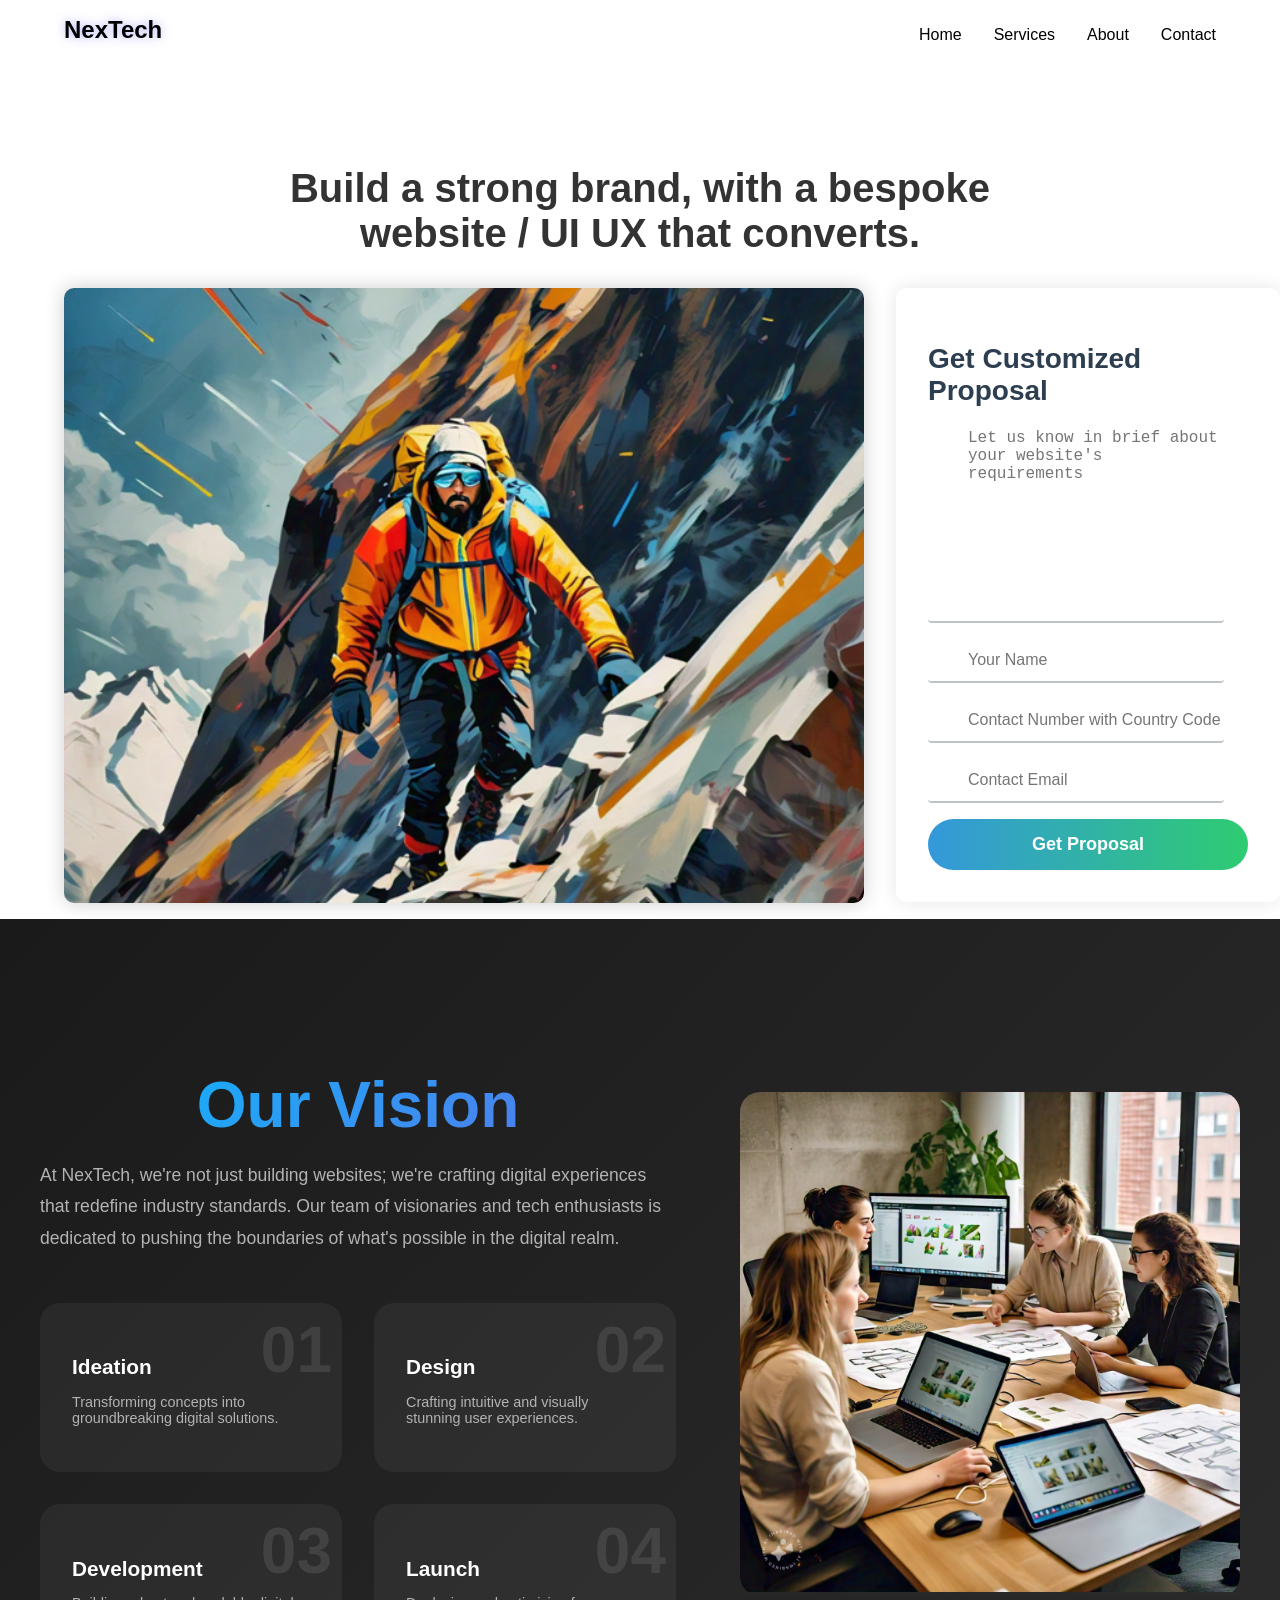
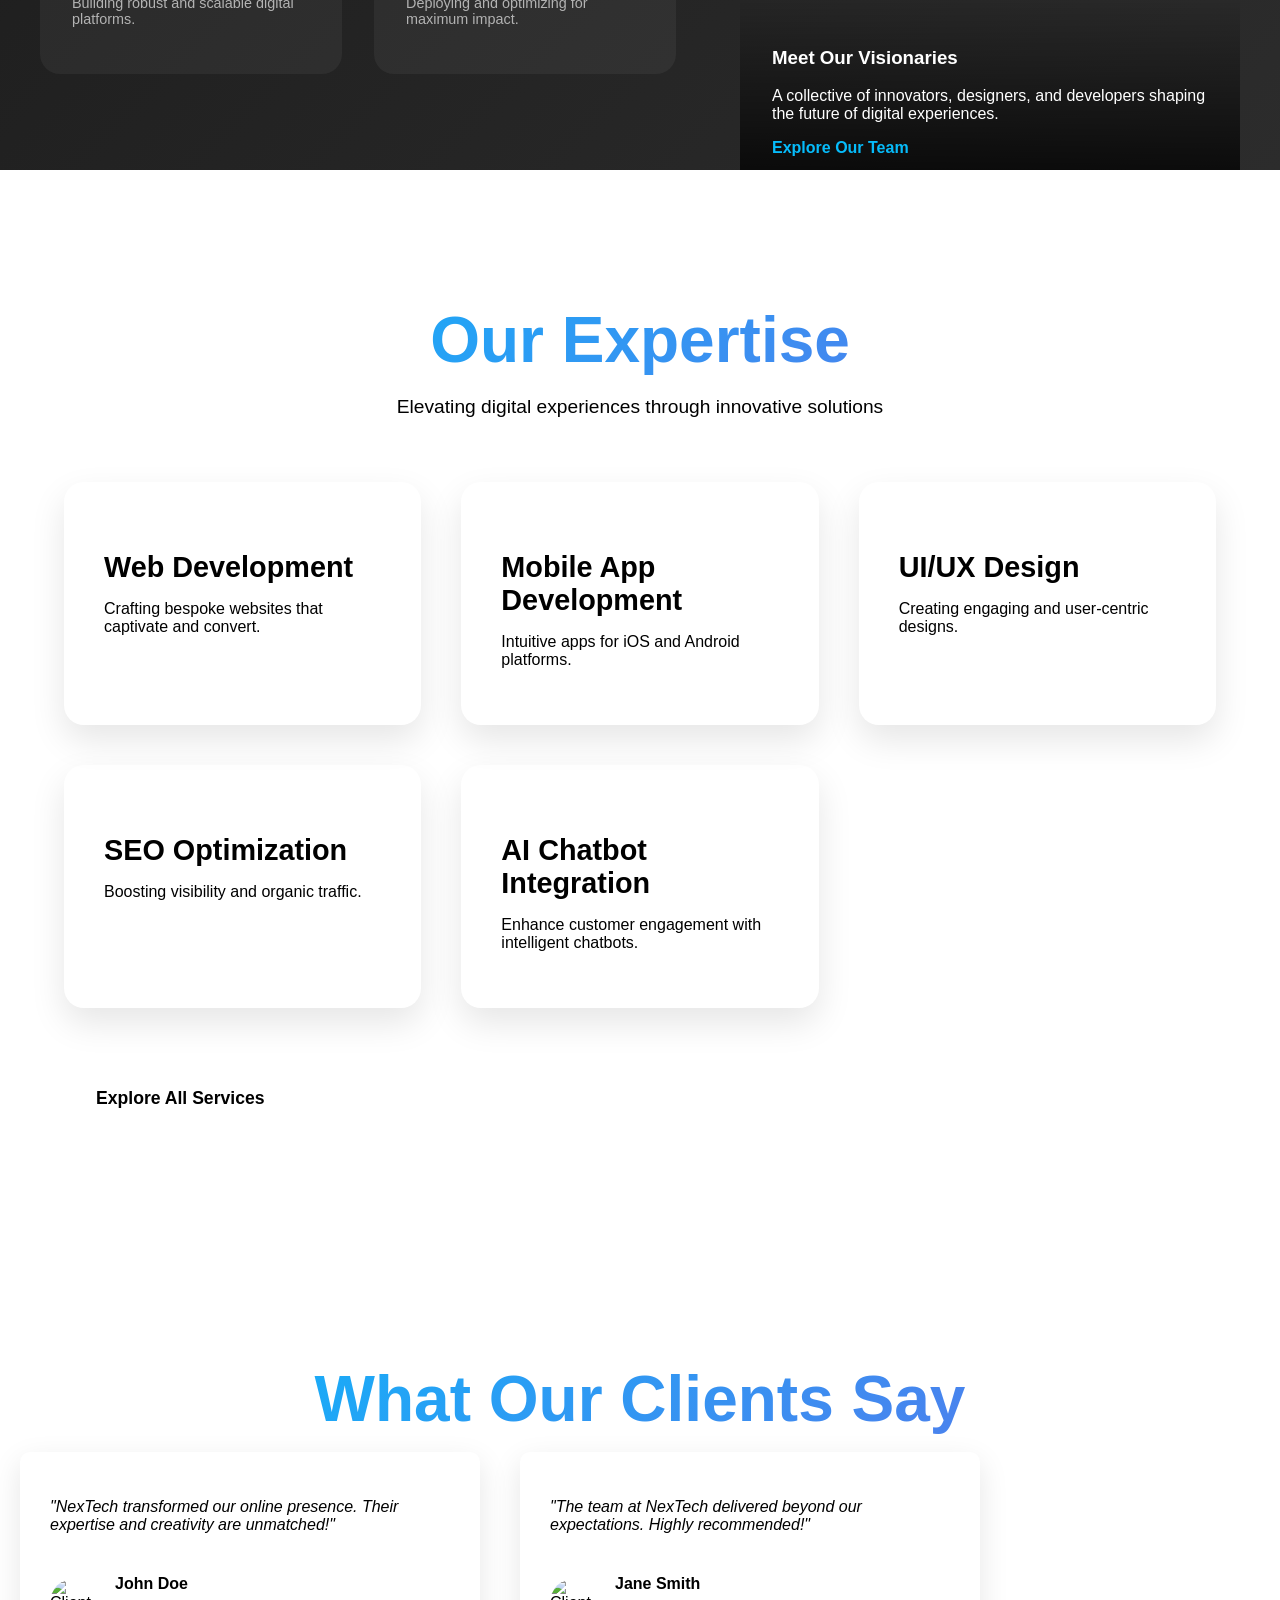
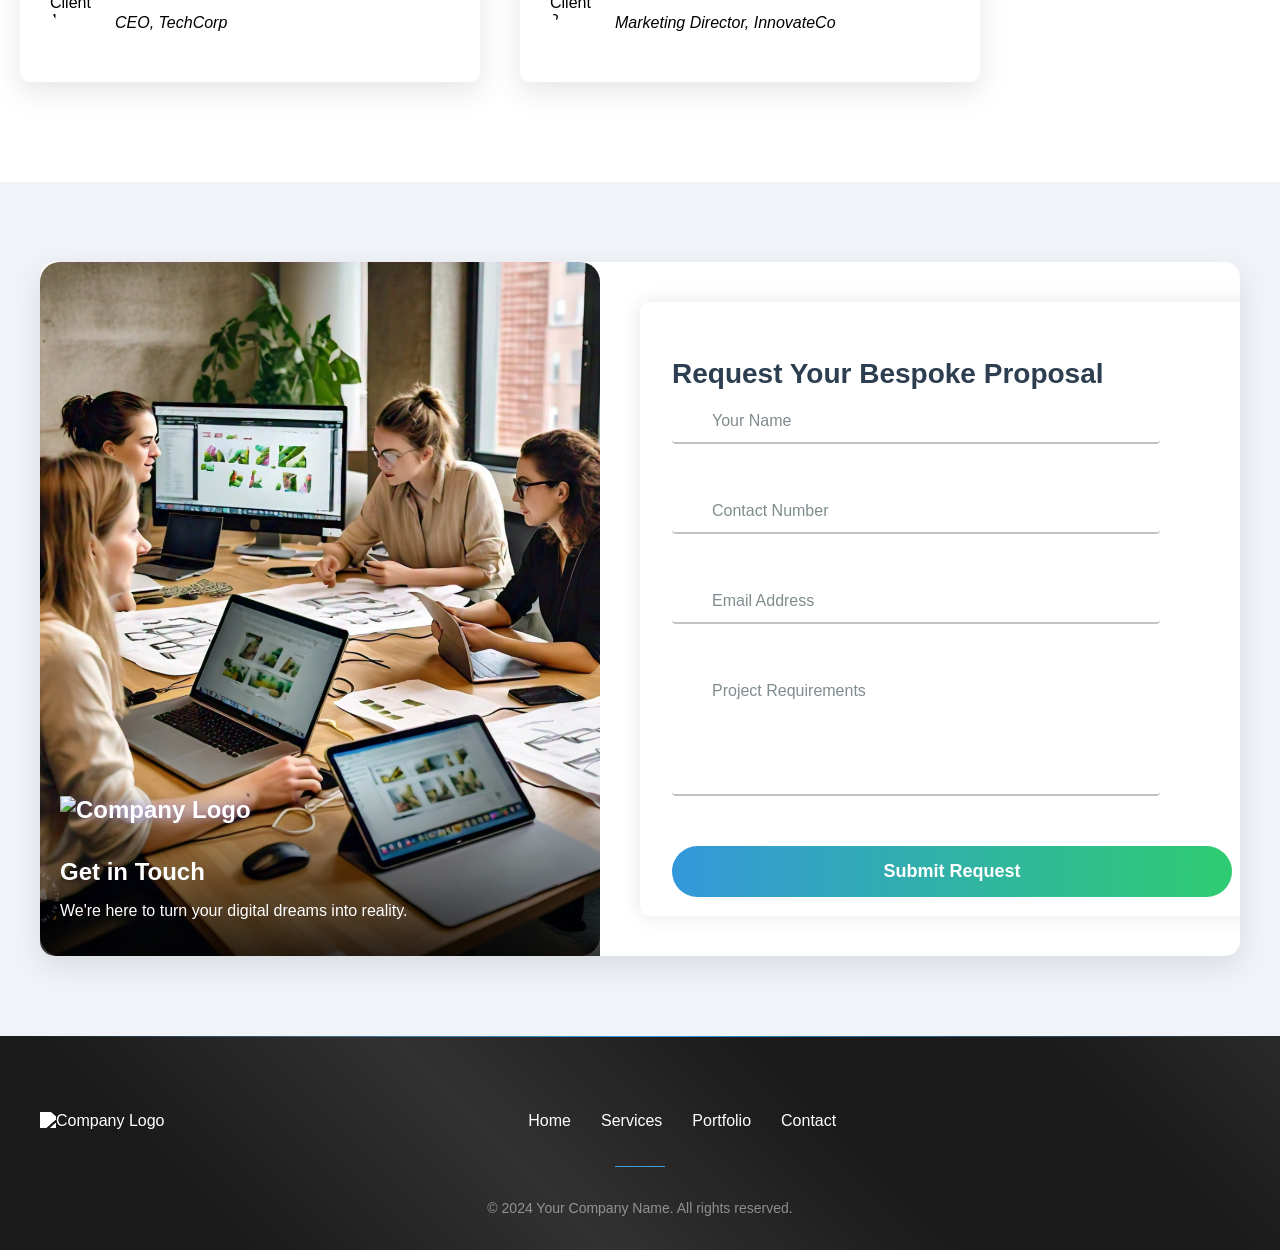
==== index.html @ bb54fa65 "check commit 1" ====
<!DOCTYPE html>
<html lang="en">
<head>
    <meta charset="UTF-8">
    <meta name="viewport" content="width=device-width, initial-scale=1.0">
    <title>NexTech - Elevate Your Digital Presence</title>
 
    <link rel="stylesheet" href="styles.css">
    <script src="https://cdnjs.cloudflare.com/ajax/libs/font-awesome/5.15.3/js/all.min.js"></script>
    <script src="https://unpkg.com/scrollreveal"></script>
    <script src="https://cdnjs.cloudflare.com/ajax/libs/gsap/3.9.1/gsap.min.js"></script>
</head>
<body>
    <header class="header glass-nav">
        <nav class="navbar">
            <div class="logo">NexTech</div>
            <div class="hamburger-menu">
                <div class="bar"></div>
                <div class="bar"></div>
                <div class="bar"></div>
            </div>
            <ul class="nav-links">
                <li><a href="#home">Home</a></li>
                <li><a href="#services">Services</a></li>
                <li><a href="#about">About</a></li>
                <li><a href="#contact">Contact</a></li>
            </ul>
            <!-- <button id="darkModeToggle"><i class="fas fa-moon"></i></button> -->
        </nav>
    </header>
    <main class="container">
        <h1>Build a strong brand, with a bespoke website / UI UX that converts.</h1>
        
        <div class="content-wrapper">
            <div class="left-container">
                <div class="carousel">
                    <img src="images/image1.jpg" alt="Design Sample 1" class="active">
                    <img src="images/headerImage1.jpeg" alt="Design Sample 2">
                    <img src="images/headerimage2.jpeg" alt="Design Sample 2">
                    <img src="images/headerimage3.jpeg" alt="Design Sample 2">
                </div>
            </div>
            <div class="right-container">
                <form id="proposalForm">
                    <h2>Get Customized Proposal</h2>
                    <textarea placeholder="Let us know in brief about your website's requirements"></textarea>
                    <input type="text" placeholder="Your Name">
                    <input type="tel" placeholder="Contact Number with Country Code">
                    <input type="email" placeholder="Contact Email">
                    <button type="submit">Get Proposal</button>
                </form>
            </div>
        </div>
       
    </main>
    <section id="about" class="about-section">
        <div class="about-container">
            <div class="about-content">
                <h2 class="section-title">Our Vision</h2>
                <p class="about-description">At NexTech, we're not just building websites; we're crafting digital experiences that redefine industry standards. Our team of visionaries and tech enthusiasts is dedicated to pushing the boundaries of what's possible in the digital realm.</p>
                <div class="process-container">
                    <div class="process-item" data-step="01">
                        <div class="process-icon">
                            <i class="fas fa-lightbulb"></i>
                        </div>
                        <h3>Ideation</h3>
                        <p>Transforming concepts into groundbreaking digital solutions.</p>
                    </div>
                    <div class="process-item" data-step="02">
                        <div class="process-icon">
                            <i class="fas fa-pencil-ruler"></i>
                        </div>
                        <h3>Design</h3>
                        <p>Crafting intuitive and visually stunning user experiences.</p>
                    </div>
                    <div class="process-item" data-step="03">
                        <div class="process-icon">
                            <i class="fas fa-code"></i>
                        </div>
                        <h3>Development</h3>
                        <p>Building robust and scalable digital platforms.</p>
                    </div>
                    <div class="process-item" data-step="04">
                        <div class="process-icon">
                            <i class="fas fa-rocket"></i>
                        </div>
                        <h3>Launch</h3>
                        <p>Deploying and optimizing for maximum impact.</p>
                    </div>
                </div>
            </div>
            <div class="team-showcase">
                <div class="team-image">
                    <img src="images/team.jpeg" alt="Our Team">
                </div>
                <div class="team-overlay">
                    <h3>Meet Our Visionaries</h3>
                    <p>A collective of innovators, designers, and developers shaping the future of digital experiences.</p>
                    <a href="#team" class="team-link">Explore Our Team <i class="fas fa-arrow-right"></i></a>
                </div>
            </div>
        </div>
    </section>
    <section id="services" class="services-section">
        <div class="services-container">
            <h2 class="section-title">Our Expertise</h2>
            <p class="section-description">Elevating digital experiences through innovative solutions</p>
            <div class="services-grid">
                <div class="service-card" data-service="web">
                    <div class="service-content">
                        <div class="service-icon">
                            <i class="fas fa-code"></i>
                        </div>
                        <h3>Web Development</h3>
                        <p class="service-description">Crafting bespoke websites that captivate and convert.</p>
                    </div>
                    <div class="service-hover">
                        <p>Responsive designs. Modern frameworks. Optimized performance.</p>
                    </div>
                </div>
                <div class="service-card" data-service="mobile">
                    <div class="service-content">
                        <div class="service-icon">
                            <i class="fas fa-mobile-alt"></i>
                        </div>
                        <h3>Mobile App Development</h3>
                        <p class="service-description">Intuitive apps for iOS and Android platforms.</p>
                    </div>
                    <div class="service-hover">
                        <p>Native and cross-platform solutions. Seamless UX. High performance.</p>
                    </div>
                </div>
                <div class="service-card" data-service="uiux">
                    <div class="service-content">
                        <div class="service-icon">
                            <i class="fas fa-paint-brush"></i>
                        </div>
                        <h3>UI/UX Design</h3>
                        <p class="service-description">Creating engaging and user-centric designs.</p>
                    </div>
                    <div class="service-hover">
                        <p>User research. Wireframing. Prototyping. Usability testing.</p>
                    </div>
                </div>
                <div class="service-card" data-service="seo">
                    <div class="service-content">
                        <div class="service-icon">
                            <i class="fas fa-search"></i>
                        </div>
                        <h3>SEO Optimization</h3>
                        <p class="service-description">Boosting visibility and organic traffic.</p>
                    </div>
                    <div class="service-hover">
                        <p>Keyword research. On-page SEO. Link building. Analytics.</p>
                    </div>
                </div>
                <div class="service-card" data-service="chatbot">
                    <div class="service-content">
                        <div class="service-icon">
                            <i class="fas fa-robot"></i>
                        </div>
                        <h3>AI Chatbot Integration</h3>
                        <p class="service-description">Enhance customer engagement with intelligent chatbots.</p>
                    </div>
                    <div class="service-hover">
                        <p>24/7 support. Personalized interactions. Seamless integration.</p>
                    </div>
                </div>
            </div>
            <a href="all-services.html" class="view-all-button">
                Explore All Services
                <span class="button-icon"><i class="fas fa-arrow-right"></i></span>
            </a>
        </div>
    </section>
    <section id="testimonials" class="testimonials-section">
        <h2 class="section-title">What Our Clients Say</h2>
        <div class="testimonial-carousel">
            <div class="testimonial-item">
                <p>"NexTech transformed our online presence. Their expertise and creativity are unmatched!"</p>
                <div class="testimonial-author">
                    <img src="client1.jpg" alt="Client 1">
                    <div>
                        <h4>John Doe</h4>
                        <p>CEO, TechCorp</p>
                    </div>
                </div>
            </div>
            <div class="testimonial-item">
                <p>"The team at NexTech delivered beyond our expectations. Highly recommended!"</p>
                <div class="testimonial-author">
                    <img src="client2.jpg" alt="Client 2">
                    <div>
                        <h4>Jane Smith</h4>
                        <p>Marketing Director, InnovateCo</p>
                    </div>
                </div>
            </div>
            <!-- Add more testimonial items as needed -->
        </div>
    </section>

        <section id="contact" class="contact-section">
            <div class="contact-container">
              <div class="image-column">
                <img src="images/team.jpeg" alt="Our Team" class="team-image">
                <div class="company-info">
                  <img src="path-to-your-logo.png" alt="Company Logo" class="logo">
                  <h3>Get in Touch</h3>
                  <p>We're here to turn your digital dreams into reality.</p>
                </div>
              </div>
              <div class="form-column">
                <form id="proposalForm" class="proposal-form">
                  <h2>Request Your Bespoke Proposal</h2>
                  <div class="input-group">
                    <input type="text" id="name" required>
                    <label for="name">Your Name</label>
                    <i class="fas fa-user"></i>
                  </div>
                  <div class="input-group">
                    <input type="tel" id="phone" required>
                    <label for="phone">Contact Number</label>
                    <i class="fas fa-phone"></i>
                  </div>
                  <div class="input-group">
                    <input type="email" id="email" required>
                    <label for="email">Email Address</label>
                    <i class="fas fa-envelope"></i>
                  </div>
                  <div class="input-group">
                    <textarea id="requirements" rows="4" required></textarea>
                    <label for="requirements">Project Requirements</label>
                    <i class="fas fa-project-diagram"></i>
                  </div>
                  <button type="submit">Submit Request </button>
                </form>
              </div>
            </div>
          </section>
 
          <footer class="site-footer">
            <div class="footer-content">
              <div class="footer-logo">
                <img src="path-to-your-logo.png" alt="Company Logo">
              </div>
              <nav class="footer-nav">
                <a href="#" class="nav-link">Home</a>
                <a href="#" class="nav-link">Services</a>
                <a href="#" class="nav-link">Portfolio</a>
                <a href="#" class="nav-link">Contact</a>
              </nav>
              <div class="footer-social">
                <a href="#" class="social-link"><i class="fab fa-twitter"></i></a>
                <a href="#" class="social-link"><i class="fab fa-linkedin-in"></i></a>
                <a href="#" class="social-link"><i class="fab fa-instagram"></i></a>
              </div>
            </div>
            <div class="footer-bottom">
              <p>&copy; 2024 Your Company Name. All rights reserved.</p>
            </div>
          </footer>
          <script src="https://cdnjs.cloudflare.com/ajax/libs/gsap/3.9.1/gsap.min.js"></script>
          <script src="https://cdnjs.cloudflare.com/ajax/libs/gsap/3.9.1/ScrollTrigger.min.js"></script>
    <script src="script.js"></script>

    <!-- <script src="script1.js"></script> -->
    </body>
---- styles.css ----
body {
    font-family: 'Poppins', sans-serif;
    background-color: var(--background-color);
    color: var(--text-color);
    margin: 0;
    padding: 0;
    overflow-x: hidden;
    cursor: default;
}

nav {
    display: flex;
    justify-content: space-between;
    align-items: center;
    padding: 1rem 5%;
    
}

.logo {
    font-size: 1.5rem;
    font-weight: bold;
    color: var(--primary-color);
    text-shadow: 0 0 10px rgba(108, 99, 255, 0.5);
}

nav ul {
    display: flex;
    list-style: none;
    margin: 0;
    padding: 0;
}

nav ul li {
    margin-left: 2rem;
}

nav ul li a {
    text-decoration: none;
    color: var(--text-color);
    transition: color 0.3s ease;
    position: relative;
}

nav ul li a::after {
    content: '';
    position: absolute;
    bottom: -5px;
    left: 0;
    width: 0;
    height: 2px;
    background-color: var(--primary-color);
    transition: width 0.3s ease;
}

nav ul li a:hover::after {
    width: 100%;
}

#darkModeToggle {
    background: none;
    border: none;
    color: var(--text-color);
    font-size: 1.2rem;
    cursor: pointer;
    transition: transform 0.3s ease;
}

#darkModeToggle:hover {
    transform: rotate(180deg);
}

.container {
    display: flex;
    flex-direction: column;
    padding: 1rem 5%;
    width: 100%;
    box-sizing: border-box; /* Prevents overflow */
}

h1 {
    font-size: 2.5rem;
    text-align: center;
    color: #333;
    max-width: 800px;
    margin: 80px auto 2rem;
}

.content-wrapper {
    display: flex;
    gap: 2rem;
    height: auto; /* Allow height to adjust */
    min-height: 500px;
    flex-wrap: wrap; /* Flex-wrap to adjust content on smaller screens */
}

.left-container, .right-container {
    flex: 2.5;
    display: flex;
    flex-direction: column;
    width: 100%;
}
.right-container {
    flex: 1;
    display: flex;
    flex-direction: column;
}
.carousel {
    width: 100%;
    position: relative;
    overflow: hidden;
    border-radius: 10px;
    box-shadow: 0 0 20px rgba(0,0,0,0.2);
    height: 615px; /* Adjust height as needed */
}

.carousel img {
    position: absolute;
    top: 0;
    left: 0;
    width: 100%;
    height: 100%;
    object-fit: cover;
    opacity: 0;
    transition: opacity 0.5s ease-in-out;
}

.carousel img.active {
    opacity: 1;
}

form {
    width: 100%;
    display: flex;
    flex-direction: column;
    background-color: white;
    padding: 2rem;
    border-radius: 10px;
    box-shadow: 0 0 20px rgba(0,0,0,0.1);
    height: 550px;
}

h2 {
    margin-bottom: 1rem;
    color: #ff7f50;
}

textarea, input {
    width: 100%;
    margin-bottom: 1rem;
    padding: 0.75rem;
    border: 1px solid #ddd;
    border-radius: 4px;
    font-size: 1rem;
}

textarea {
    flex: 1;
    resize: none;
}

button {
    background-color: #ff7f50;
    color: white;
    padding: 0.75rem;
    border: none;
    border-radius: 4px;
    cursor: pointer;
    font-size: 1rem;
    transition: background-color 0.3s ease;
}

button:hover {
    background-color: #ff6b3d;
}

.hamburger-menu {
    display: none;
    cursor: pointer;
}

.bar {
    width: 25px;
    height: 3px;
    background-color: black;
    margin: 5px 0;
    transition: 0.4s;
}
/* Responsive Styles */
@media (max-width: 768px) {
    /* Navbar */
    nav {
        padding: 1rem 2%;
    }

    .logo {
        font-size: 1.2rem;
    }

    .nav-links {
        display: none; /* Hide the navigation links on mobile */
    }

    /* Content Layout */
    .content-wrapper {
        flex-direction: column;
        gap: 1rem;
        height: auto; /* Allow the content to take full height */
    }

    .left-container,
    .right-container {
       
        width: 100%;
    }

    .carousel {
        width: 100%;
        height: 400px;
        margin-bottom: 1rem;
    }

    .carousel img {
        height: auto;
    }

    form {
        width: 100%;
        padding: 1rem;
        margin-bottom: 1rem;
       
    }

    /* Add padding to make the form look better on mobile */
    textarea, input {
        font-size: 0.9rem;
    }

    button {
        font-size: 1rem;
    }
    .right-container {
    
        box-sizing: border-box; /* Ensures padding doesn't cause overflow */
    }

    form {
        width: 100%; /* Ensure form takes full width of the container */
        padding: 1rem;
        box-sizing: border-box; /* Ensure padding doesn't cause overflow */
    }

    textarea, input {
        width: 100%; /* Inputs and textarea take full width of the form */
        padding: 0.75rem;
        box-sizing: border-box; /* Ensure padding doesn't cause overflow */
        font-size: 0.9rem; /* Slightly smaller font for better appearance on mobile */
    }

    button {
        width: 100%; /* Button takes full width */
        padding: 0.75rem;
        box-sizing: border-box; /* Ensure padding doesn't cause overflow */
        font-size: 1rem;
        margin-top: 1rem; /* Add space above the button */
    }

    
    .hamburger-menu {
        display: block;
        z-index: 1001;
    }
       /* Hamburger Menu Animation */
       .hamburger-menu.active .bar:nth-child(2) {
        opacity: 0;
    }

    .hamburger-menu.active .bar:nth-child(1) {
        transform: translateY(8px) rotate(45deg);
    }

    .hamburger-menu.active .bar:nth-child(3) {
        transform: translateY(-8px) rotate(-45deg);
    }
}

/* <! ----- About Section --> */

/* Styling for about-section */
.about-section {
    background: linear-gradient(135deg, #1a1a1a 0%, #2c2c2c 100%);
    color: #fff;
    padding: 6rem 0;
    position: relative;
    overflow: hidden;
    cursor: default;
}

.about-container {
    max-width: 1200px;
    margin: 0 auto;
    padding: 0 2rem;
    display: flex;
    align-items: center;
    justify-content: space-between;
    gap: 4rem;
}

.about-content {
    flex: 1;
}

.section-title {
    font-size: 3.5rem;
    margin-bottom: 1.5rem;
    background: linear-gradient(135deg, #06bcfb 0%, #4884ee 74%);
    -webkit-background-clip: text;
    -webkit-text-fill-color: transparent;
    opacity: 0;
    transform: translateY(-20px);
    animation: fadeInDown 1s ease-out forwards;
}

.about-description {
    font-size: 1.1rem;
    line-height: 1.8;
    margin-bottom: 3rem;
    color: #b3b3b3;
    opacity: 0;
    transform: translateY(-20px);
    animation: fadeInDown 1s ease-out 0.2s forwards;
}

.process-container {
    display: grid;
    grid-template-columns: repeat(2, 1fr);
    gap: 2rem;
}

.process-item {
    background: rgba(255, 255, 255, 0.05);
    border-radius: 20px;
    padding: 2rem;
    transition: all 0.5s cubic-bezier(0.23, 1, 0.32, 1);
    position: relative;
    overflow: hidden;
    opacity: 0;
    transform: translateY(20px);
    animation: fadeInUp 1s ease-out forwards;
}

.process-item::before {
    content: attr(data-step);
    position: absolute;
    top: 10px;
    right: 10px;
    font-size: 4rem;
    font-weight: 700;
    color: rgba(255, 255, 255, 0.1);
    transition: all 0.5s ease;
}

.process-item:hover::before {
    transform: scale(1.2);
    color: rgba(255, 255, 255, 0.2);
}

.process-icon {
    font-size: 2.5rem;
    margin-bottom: 1rem;
    background: linear-gradient(135deg, #06bcfb 0%, #4884ee 74%);
    -webkit-background-clip: text;
    -webkit-text-fill-color: transparent;
}

.process-item h3 {
    font-size: 1.3rem;
    margin-bottom: 0.5rem;
    color: #fff;
}

.process-item p {
    font-size: 0.9rem;
    color: #b3b3b3;
}

.team-showcase {
    flex: 1;
    position: relative;
    max-width: 500px;
}

.team-image {
    width: 100%;
    height: 100%;
    border-radius: 20px;
    overflow: hidden;
}

.team-image img {
    width: 100%;
    height: 100%;
    object-fit: cover;
    transition: transform 0.5s ease;
}

.team-overlay {
    position: absolute;
    bottom: 0;
    left: 0;
    right: 0;
    background: linear-gradient(to top, rgba(0,0,0,0.8) 0%, rgba(0,0,0,0) 100%);
    padding: 2rem;
    transform: translateY(100%);
    transition: transform 0.5s ease;
}

.team-showcase:hover .team-overlay {
    transform: translateY(0);
}


.team-link {
    display: inline-flex;
    align-items: center;
    color: #06bcfb;
    text-decoration: none;
    font-weight: 600;
    transition: color 0.3s ease;
}

.team-link:hover {
    color: #4884ee;
}

.team-link i {
    margin-left: 0.5rem;
    transition: transform 0.3s ease;
}

.team-link:hover i {
    transform: translateX(5px);
}

@keyframes fadeInDown {
    to {
        opacity: 1;
        transform: translateY(0);
    }
}

@keyframes fadeInUp {
    to {
        opacity: 1;
        transform: translateY(0);
    }
}


/* Mobile-specific styling */

@media (max-width: 992px) {
    .about-container {
        flex-direction: column;
    }

    .process-container {
        grid-template-columns: 1fr;
    }

    .team-showcase {
        max-width: 100%;
    }

    /* Team overlay sliding effect */
    .team-overlay {
        transform: translateY(100%);
        opacity: 0;
        transition: transform 0.5s ease, opacity 0.5s ease;
        animation: slideIn 1s ease-out forwards;
        animation-delay: 0.5s;
    }


    /* Keyframes for sliding and fading */
    @keyframes slideIn {
        0% {
            transform: translateY(100%);
            opacity: 0;
        }
        100% {
            transform: translateY(0);
            opacity: 1;
        }
    }

    @keyframes fadeInUp {
        0% {
            opacity: 0;
            transform: translateY(30px);
        }
        100% {
            opacity: 1;
            transform: translateY(0);
        }
    }
}

/*  ServiCes Section */

.services-section {
    padding: 5rem 5%;
    position: relative;
    overflow: hidden;
    cursor: default;
}

.services-container {
    position: relative;
    z-index: 2;
}

.section-title {
    font-size: 4rem;
    text-align: center;
    margin-bottom: 1rem;
    /* background: linear-gradient(135deg, var(--primary-color) 0%, var(--secondary-color) 100%); */
    /* -webkit-background-clip: text;
    -webkit-text-fill-color: transparent; */
    opacity: 0;
    transform: translateY(-20px);
    animation: fadeInDown 1s ease-out forwards;
}

.section-description {
    font-size: 1.2rem;
    text-align: center;
    color: var(--text-color);
    margin-bottom: 4rem;
    opacity: 0;
    transform: translateY(-20px);
    animation: fadeInDown 1s ease-out 0.2s forwards;
}

.services-grid {
    display: grid;
    grid-template-columns: repeat(auto-fit, minmax(280px, 1fr));
    gap: 2.5rem;
}

.service-card {
    background: var(--card-bg);
    border-radius: 20px;
    padding: 2.5rem;
    transition: all 0.5s cubic-bezier(0.23, 1, 0.32, 1);
    position: relative;
    overflow: hidden;
    box-shadow: 0 15px 35px rgba(0, 0, 0, 0.1);
    opacity: 0;
    transform: translateY(20px);
    animation: fadeInUp 1s ease-out forwards;
}

.service-card::before {
    content: '';
    position: absolute;
    top: -100%;
    left: 0;
    width: 100%;
    height: 100%;
    background: var(--card-hover);
    transition: all 0.5s ease;
    z-index: 0;
    opacity: 0;
}

.service-card:hover::before {
    top: 0;
    opacity: 1;
}

.service-card:hover {
    transform: translateY(-10px) scale(1.03);
    box-shadow: 0 25px 50px rgba(0, 0, 0, 0.15);
}

.service-icon {
    font-size: 3rem;
    margin-bottom: 1.5rem;
    color: var(--icon-color);
    transition: all 0.3s ease;
}

.service-card:hover .service-icon {
    transform: scale(1.1) rotate(5deg);
}

.service-card h3 {
    font-size: 1.8rem;
    margin-bottom: 1rem;
    color: var(--text-color);
    transition: all 0.3s ease;
}

.service-description {
    font-size: 1rem;
    color: var(--text-color);
    transition: all 0.3s ease;
}

.service-hover {
    position: absolute;
    bottom: 0;
    left: 0;
    right: 0;
    padding: 2rem;
    background: rgba(0, 0, 0, 0.8);
    color: #fff;
    transform: translateY(100%);
    transition: transform 0.5s ease;
}

.service-card:hover .service-hover {
    transform: translateY(0);
}

.view-all-button {
    display: inline-block;
    margin-top: 4rem;
    padding: 1rem 2rem;
    background: linear-gradient(135deg, var(--primary-color) 0%, var(--secondary-color) 100%);
    color: var(--bg-color);
    text-decoration: none;
    border-radius: 50px;
    font-weight: 600;
    font-size: 1.1rem;
    transition: all 0.3s ease;
    position: relative;
    overflow: hidden;
    z-index: 1;
}

.view-all-button::before {
    content: '';
    position: absolute;
    top: 0;
    left: 0;
    width: 100%;
    height: 100%;
    background: linear-gradient(135deg, var(--secondary-color) 0%, var(--primary-color) 100%);
    z-index: -1;
    transition: opacity 0.3s ease;
    opacity: 0;
}

.view-all-button:hover::before {
    opacity: 1;
}

.button-icon {
    margin-left: 0.5rem;
    transition: transform 0.3s ease;
}

.view-all-button:hover .button-icon {
    transform: translateX(5px);
}

@keyframes fadeInDown {
    to {
        opacity: 1;
        transform: translateY(0);
    }
}

@keyframes fadeInUp {
    to {
        opacity: 1;
        transform: translateY(0);
    }
}

@media (max-width: 992px) {
    .section-title {
        font-size: 3rem;
        margin-bottom: 50px;
        margin-top: 5px;
    }

    .services-grid {
        grid-template-columns: repeat(auto-fit, minmax(250px, 1fr));
    }
    .testimonial-item {
        flex: 0 0 300px;
    }
}

/* 
Testimonials Section */


.testimonials-section {
    padding: 100px 0;
    background-color: var(--bg-color);
    overflow: hidden;
}

.testimonial-carousel {
    display: flex;
    animation: scroll 30s linear infinite;
}

.testimonial-item {
    flex: 0 0 400px;
    margin: 0 20px;
    padding: 30px;
    background: var(--card-bg);
    border-radius: 10px;
    box-shadow: 0 10px 30px rgba(0, 0, 0, 0.1);
}

.testimonial-item p {
    font-style: italic;
    margin-bottom: 20px;
}

.testimonial-author {
    display: flex;
    align-items: center;
}

.testimonial-author img {
    width: 50px;
    height: 50px;
    border-radius: 50%;
    margin-right: 15px;
}

/* 
COntact Section */


.contact-section {
    background-color: #f0f4f8;
    padding: 80px 0;
}

.contact-container {
    max-width: 1200px;
    margin: 0 auto;
    display: flex;
    background-color: #ffffff;
    border-radius: 15px;
    overflow: hidden;
    box-shadow: 0 10px 30px rgba(0, 0, 0, 0.1);
}

.image-column {
    flex: 1;
    position: relative;
    overflow: hidden;
}

.team-image {
    width: 100%;
    height: 100%;
    object-fit: cover;
}

.company-info {
    position: absolute;
    bottom: 0;
    left: 0;
    right: 0;
    background: linear-gradient(to top, rgba(0,0,0,0.8), transparent);
    color: #ffffff;
    padding: 20px;
}

.logo {
    width: 100px;
    margin-bottom: 10px;
}

.company-info h3 {
    font-size: 24px;
    margin-bottom: 10px;
}

.company-info p {
    font-size: 16px;
}

.form-column {
    flex: 1;
    padding: 40px;
}


.proposal-form-container {
    width: 100%;
    max-width: 480px;
    padding: 20px;
    box-sizing: border-box;
}


h2 {
    color: #2c3e50;
    font-size: 28px;
    font-weight: 600;
    margin-bottom: 10px;
}


.input-group {
    position: relative;
    margin-bottom: 30px;
}

input, textarea {
    width: 80%;
    padding: 12px 0 12px 40px;
    font-size: 16px;
    color: #2c3e50;
    border: none;
    border-bottom: 2px solid #bdc3c7;
    outline: none;
    background: transparent;
    transition: border-color 0.3s;
}

textarea {
    resize: none;
    min-height: 100px;
}

label {
    position: absolute;
    top: 12px;
    left: 40px;
    font-size: 16px;
    color: #7f8c8d;
    pointer-events: none;
    transition: 0.3s ease all;
}

.input-group i {
    position: absolute;
    top: 15px;
    left: 0;
    color: #3498db;
    font-size: 20px;
}

input:focus, textarea:focus {
    border-color: #3498db;
}

input:focus ~ label, input:valid ~ label,
textarea:focus ~ label, textarea:valid ~ label {
    top: -20px;
    left: 0;
    font-size: 14px;
    color: #3498db;
}

button {
    width: 100%;
    padding: 15px;
    background: linear-gradient(to right, #3498db, #2ecc71);
    color: #ffffff;
    border: none;
    border-radius: 50px;
    cursor: pointer;
    font-size: 18px;
    font-weight: 600;
    transition: transform 0.2s, box-shadow 0.2s;
    display: flex;
    justify-content: center;
    align-items: center;
}

button i {
    margin-left: 15px;
    transition: transform 0.2s;
}

button:hover {
    transform: translateY(-2px);
    box-shadow: 0 5px 15px rgba(52, 152, 219, 0.3);
}

button:hover i {
    transform: translateX(5px);
}



@media (max-width: 768px) {
    .proposal-form-container {
        padding: 10px;
    }

    .proposal-form {
        padding: 30px 20px;
    }

    h2 {
        font-size: 24px;
    }

    input, textarea, button {
        font-size: 16px;
    }

    label {
        font-size: 14px;
    }

    input:focus ~ label, input:valid ~ label,
    textarea:focus ~ label, textarea:valid ~ label {
        font-size: 12px;
    }
    .contact-container {
        flex-direction: column;
    }

    .image-column {
        height: 300px;
        margin: 30px 20px ;
        border-radius: 15px;
    }
}


.site-footer {
    background-color: #1a1a1a;
    color: #ffffff;
    padding: 60px 0 20px;
    font-family: 'Poppins', sans-serif;
    position: relative;
    overflow: hidden;
}

.site-footer::before {
    content: '';
    position: absolute;
    top: 0;
    left: 0;
    right: 0;
    height: 1px;
    background: linear-gradient(to right, transparent, #3498db, transparent);
}

.footer-content {
    max-width: 1200px;
    margin: 0 auto;
    display: flex;
    justify-content: space-between;
    align-items: center;
    padding: 0 20px;
    position: relative;
    z-index: 1;
}

.footer-logo img {
    height: 40px;
    filter: brightness(0) invert(1);
}

.footer-nav {
    display: flex;
    gap: 30px;
}

.nav-link {
    color: #ffffff;
    text-decoration: none;
    font-size: 16px;
    font-weight: 300;
    transition: color 0.3s ease, transform 0.3s ease;
}

.nav-link:hover {
    color: #3498db;
    transform: translateY(-2px);
}

.footer-social {
    display: flex;
    gap: 20px;
}

.social-link {
    color: #ffffff;
    font-size: 20px;
    transition: color 0.3s ease, transform 0.3s ease;
}

.social-link:hover {
    color: #3498db;
    transform: translateY(-2px);
}

.footer-bottom {
    text-align: center;
    padding-top: 40px;
    font-size: 14px;
    color: #888;
    position: relative;
}

.footer-bottom::before {
    content: '';
    position: absolute;
    top: 20px;
    left: 50%;
    transform: translateX(-50%);
    width: 50px;
    height: 1px;
    background: #3498db;
}

@media (max-width: 768px) {
    .footer-content {
        flex-direction: column;
        gap: 30px;
    }

    .footer-nav {
        flex-wrap: wrap;
        justify-content: center;
    }
}

/* Add this for a more luxurious touch */
@keyframes shimmer {
    0% {
        background-position: -1000px 0;
    }
    100% {
        background-position: 1000px 0;
    }
}

.site-footer::after {
    content: '';
    position: absolute;
    top: 0;
    left: 0;
    right: 0;
    bottom: 0;
    background: linear-gradient(45deg, transparent 20%, rgba(255,255,255,0.1) 50%, transparent 80%);
    background-size: 1000px 100%;
    animation: shimmer 30s infinite linear;
    pointer-events: none;
}
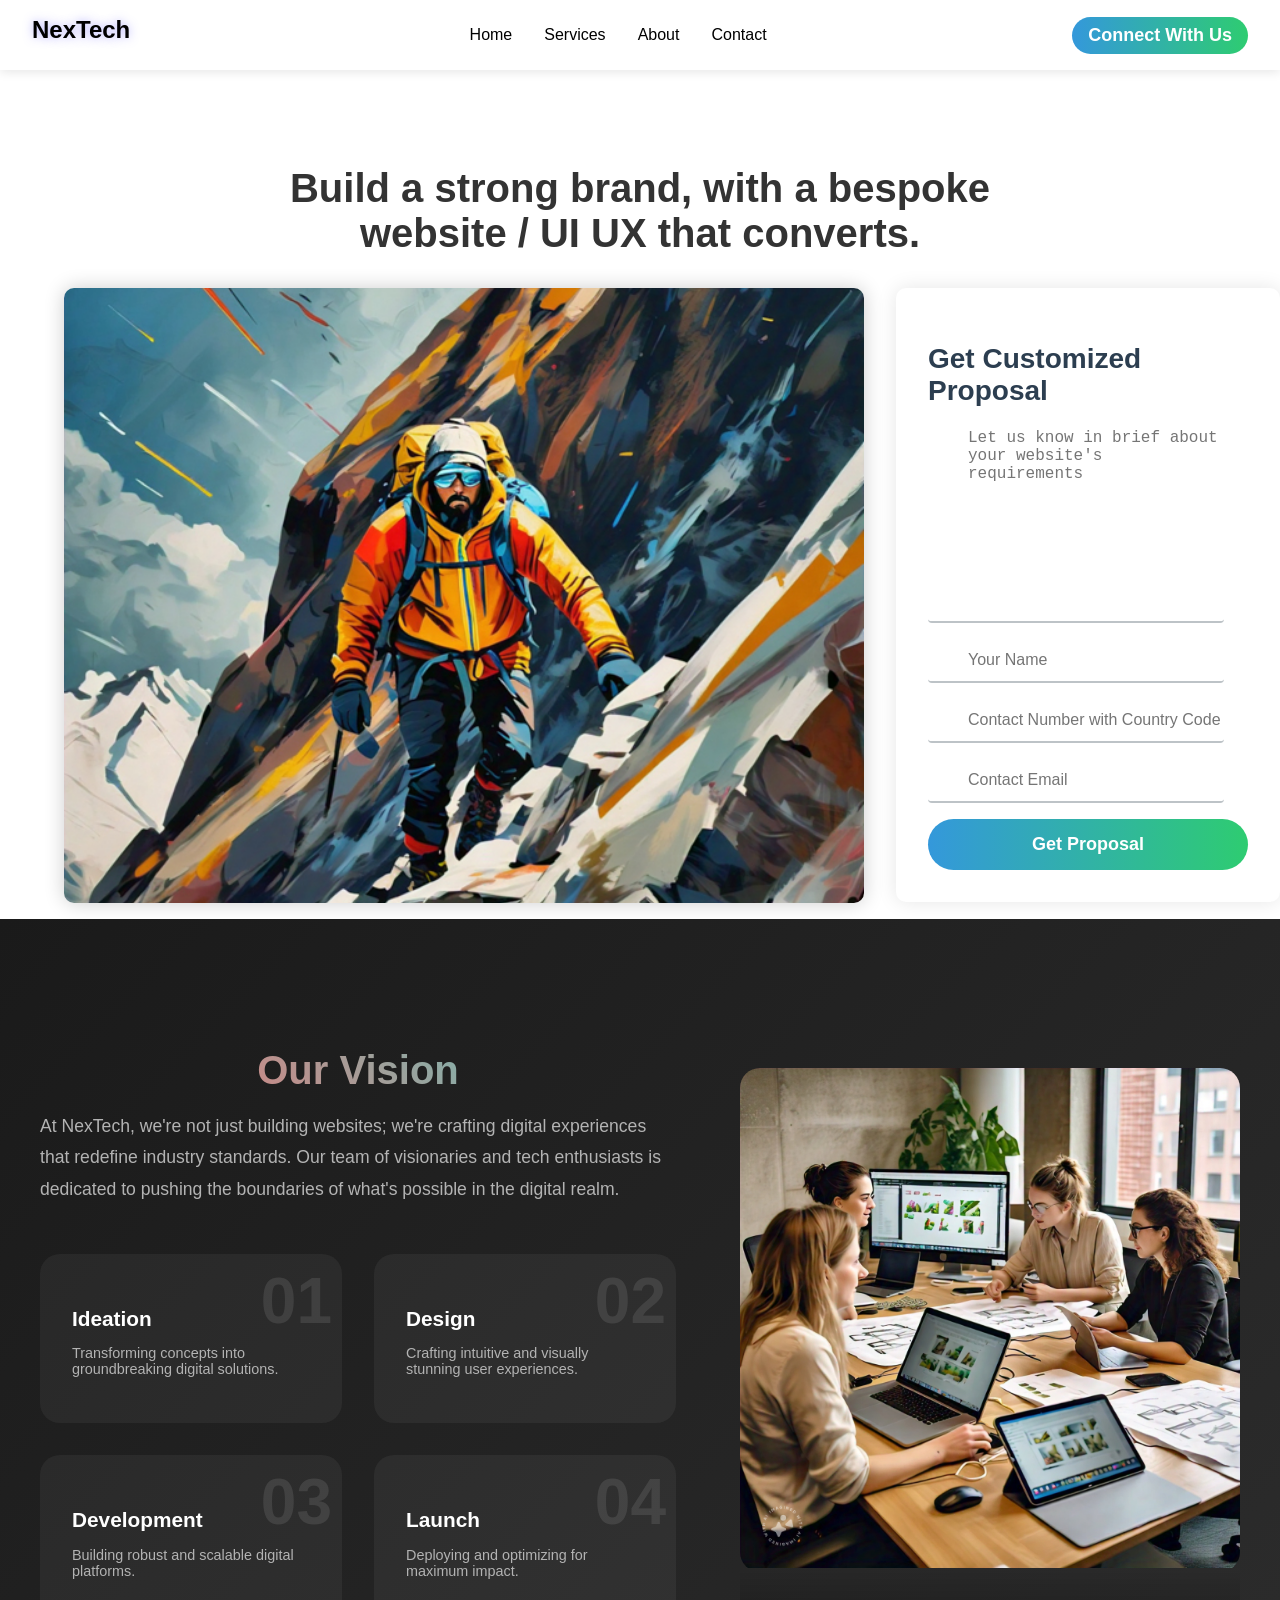
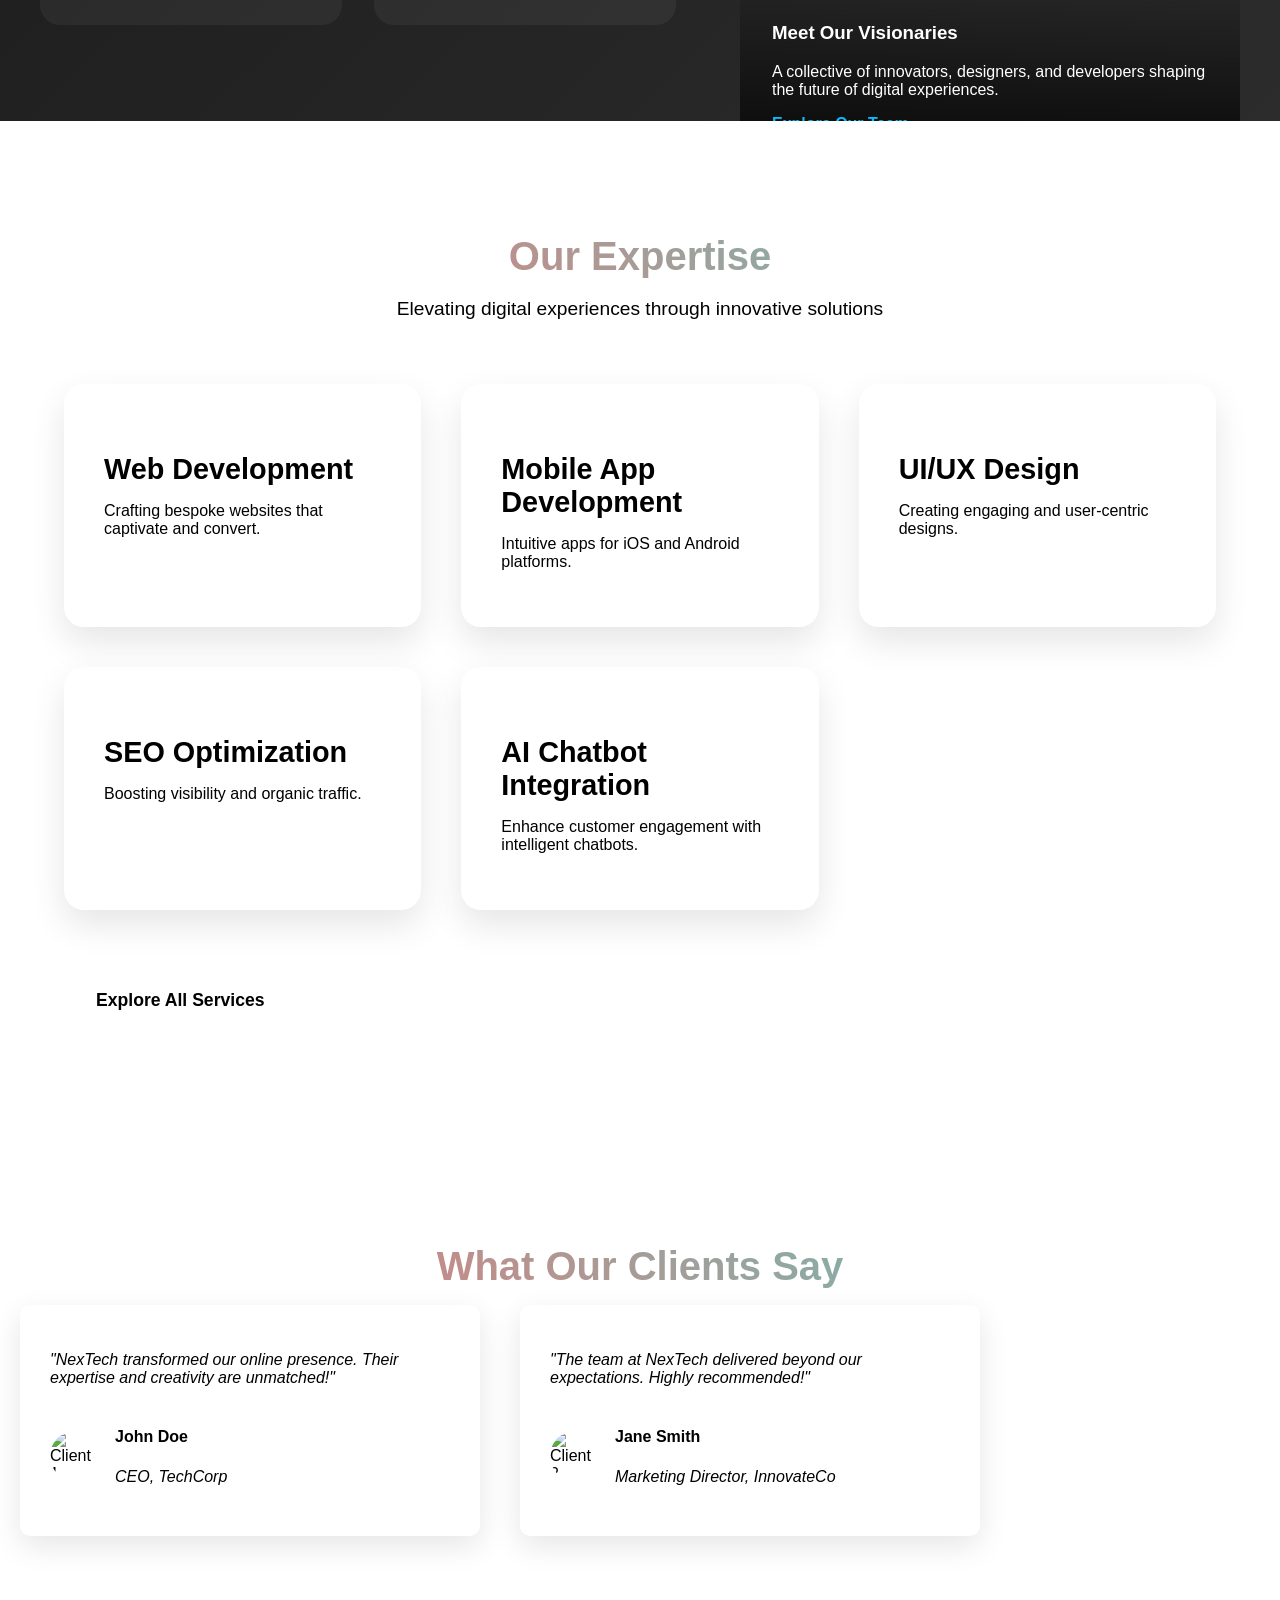
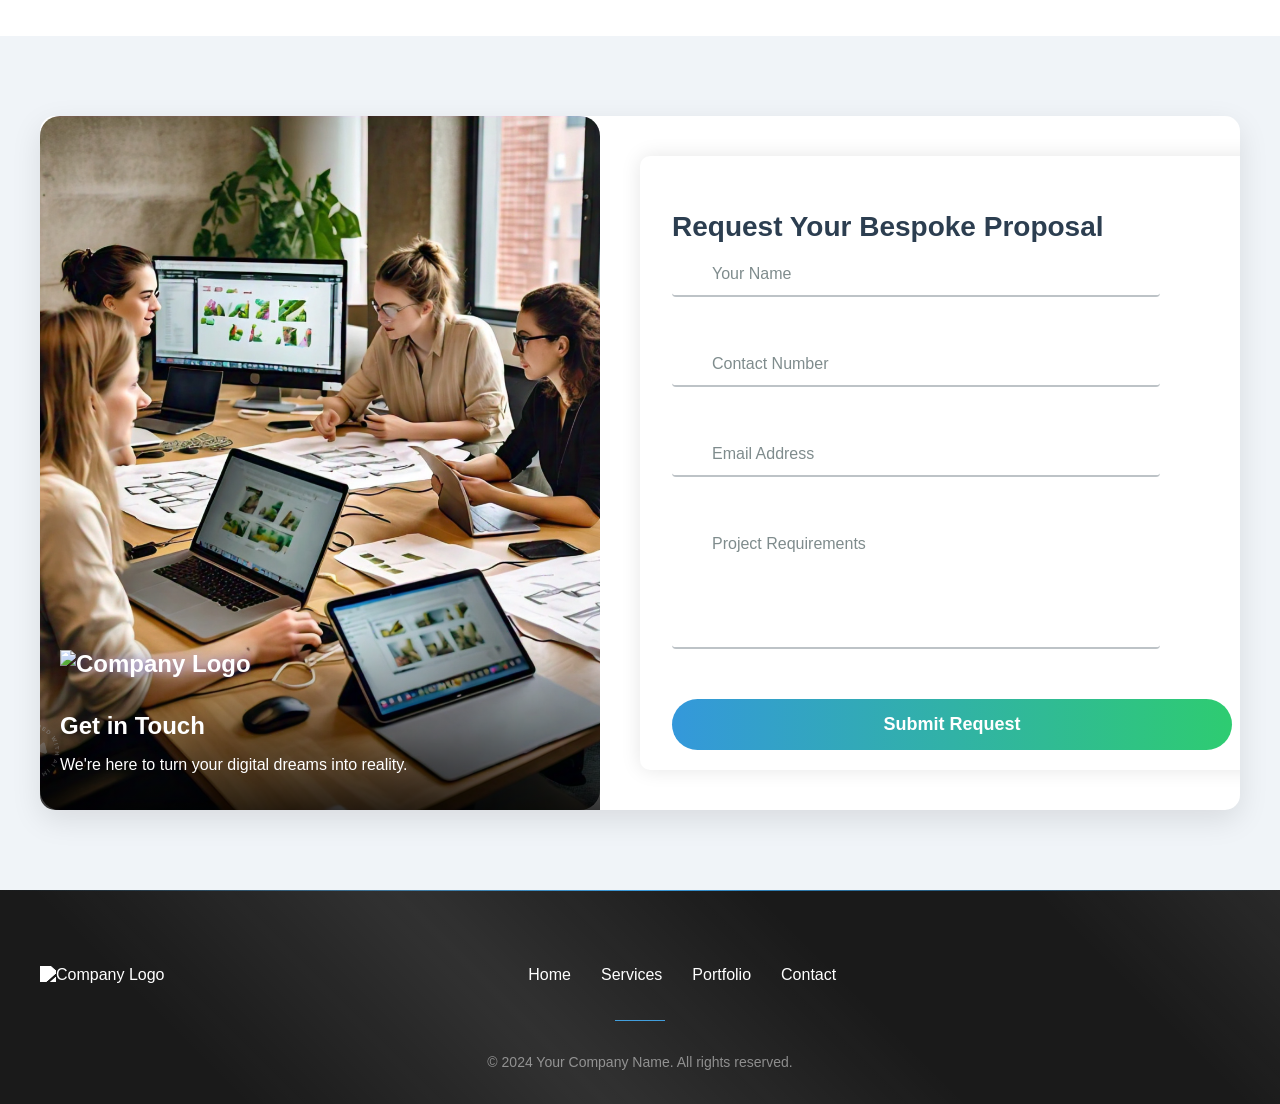
==== commit f24595d2: "check commit 2" ====
--- a/index.html
+++ b/index.html
@@ -26,9 +26,10 @@
                 <li><a href="#contact">Contact</a></li>
             </ul>
             <!-- <button id="darkModeToggle"><i class="fas fa-moon"></i></button> -->
+            <a href="#contact" class="cta-button">Connect With Us</a>
         </nav>
     </header>
-    <main class="container">
+    <main id ="home" class="container reveal-section ">
         <h1>Build a strong brand, with a bespoke website / UI UX that converts.</h1>
         
         <div class="content-wrapper">
@@ -53,7 +54,7 @@
         </div>
        
     </main>
-    <section id="about" class="about-section">
+    <section id="about" class="about-section reveal-section">
         <div class="about-container">
             <div class="about-content">
                 <h2 class="section-title">Our Vision</h2>
@@ -101,7 +102,7 @@
             </div>
         </div>
     </section>
-    <section id="services" class="services-section">
+    <section id="services" class="services-section reveal-section">
         <div class="services-container">
             <h2 class="section-title">Our Expertise</h2>
             <p class="section-description">Elevating digital experiences through innovative solutions</p>
@@ -173,7 +174,7 @@
             </a>
         </div>
     </section>
-    <section id="testimonials" class="testimonials-section">
+    <section id="testimonials" class="testimonials-section reveal-section">
         <h2 class="section-title">What Our Clients Say</h2>
         <div class="testimonial-carousel">
             <div class="testimonial-item">
@@ -200,7 +201,7 @@
         </div>
     </section>
 
-        <section id="contact" class="contact-section">
+        <section id="contact" class="contact-section reveal-section">
             <div class="contact-container">
               <div class="image-column">
                 <img src="images/team.jpeg" alt="Our Team" class="team-image">
@@ -238,8 +239,8 @@
               </div>
             </div>
           </section>
- 
-          <footer class="site-footer">
+         
+          <footer class="site-footer reveal-section">
             <div class="footer-content">
               <div class="footer-logo">
                 <img src="path-to-your-logo.png" alt="Company Logo">
@@ -260,6 +261,11 @@
               <p>&copy; 2024 Your Company Name. All rights reserved.</p>
             </div>
           </footer>
+          <button id="scrollUpBtn" class="scroll-up-btn">
+            <svg viewBox="0 0 24 24" width="24" height="24">
+              <path d="M12 4l-8 8h16l-8-8z" fill="currentColor"/>
+            </svg>
+          </button>
           <script src="https://cdnjs.cloudflare.com/ajax/libs/gsap/3.9.1/gsap.min.js"></script>
           <script src="https://cdnjs.cloudflare.com/ajax/libs/gsap/3.9.1/ScrollTrigger.min.js"></script>
     <script src="script.js"></script>
--- a/styles.css
+++ b/styles.css
@@ -173,32 +173,10 @@
     background-color: #ff6b3d;
 }
 
-.hamburger-menu {
-    display: none;
-    cursor: pointer;
-}
-
-.bar {
-    width: 25px;
-    height: 3px;
-    background-color: black;
-    margin: 5px 0;
-    transition: 0.4s;
-}
+
 /* Responsive Styles */
 @media (max-width: 768px) {
     /* Navbar */
-    nav {
-        padding: 1rem 2%;
-    }
-
-    .logo {
-        font-size: 1.2rem;
-    }
-
-    .nav-links {
-        display: none; /* Hide the navigation links on mobile */
-    }
 
     /* Content Layout */
     .content-wrapper {
@@ -265,22 +243,6 @@
     }
 
     
-    .hamburger-menu {
-        display: block;
-        z-index: 1001;
-    }
-       /* Hamburger Menu Animation */
-       .hamburger-menu.active .bar:nth-child(2) {
-        opacity: 0;
-    }
-
-    .hamburger-menu.active .bar:nth-child(1) {
-        transform: translateY(8px) rotate(45deg);
-    }
-
-    .hamburger-menu.active .bar:nth-child(3) {
-        transform: translateY(-8px) rotate(-45deg);
-    }
 }
 
 /* <! ----- About Section --> */
@@ -309,16 +271,7 @@
     flex: 1;
 }
 
-.section-title {
-    font-size: 3.5rem;
-    margin-bottom: 1.5rem;
-    background: linear-gradient(135deg, #06bcfb 0%, #4884ee 74%);
-    -webkit-background-clip: text;
-    -webkit-text-fill-color: transparent;
-    opacity: 0;
-    transform: translateY(-20px);
-    animation: fadeInDown 1s ease-out forwards;
-}
+
 
 .about-description {
     font-size: 1.1rem;
@@ -519,17 +472,7 @@
     z-index: 2;
 }
 
-.section-title {
-    font-size: 4rem;
-    text-align: center;
-    margin-bottom: 1rem;
-    /* background: linear-gradient(135deg, var(--primary-color) 0%, var(--secondary-color) 100%); */
-    /* -webkit-background-clip: text;
-    -webkit-text-fill-color: transparent; */
-    opacity: 0;
-    transform: translateY(-20px);
-    animation: fadeInDown 1s ease-out forwards;
-}
+
 
 .section-description {
     font-size: 1.2rem;
@@ -1057,3 +1000,207 @@
 }
 
 
+.reveal-section {
+    opacity: 0;
+    transform: translateY(50px);
+    transition: opacity 0.8s ease, transform 0.8s ease;
+  }
+  
+  .reveal-section.revealed {
+    opacity: 1;
+    transform: translateY(0);
+  }
+
+  .section-title {
+    background-image: linear-gradient(45deg, #FF6B6B, #4ECDC4);
+    background-size: 100%;
+    background-repeat: repeat;
+    -webkit-background-clip: text;
+    -webkit-text-fill-color: transparent; 
+    -moz-background-clip: text;
+    -moz-text-fill-color: transparent;
+    display: block;  /* Changed from inline-block to block */
+    font-size: 2.5rem;
+    font-weight: bold;
+    margin-bottom: 1rem;
+    text-align: center;  /* Added to center the text */
+    width: 100%;  /* Ensures the title takes full width of its container */
+  }
+
+  .header {
+    width: 100%;
+    background-color: #fff;
+    box-shadow: 0 2px 10px rgba(0, 0, 0, 0.1);
+}
+
+.navbar {
+    display: flex;
+    justify-content: space-between;
+    align-items: center;
+    padding: 1rem 2rem;
+}
+
+.logo {
+    font-size: 1.5rem;
+    font-weight: bold;
+}
+
+.hamburger-menu {
+    display: none;
+    cursor: pointer;
+}
+
+.bar {
+    width: 25px;
+    height: 3px;
+    background-color: #333;
+    margin: 5px 0;
+    transition: 0.4s;
+}
+
+.nav-links {
+    display: flex;
+    list-style: none;
+}
+
+.nav-links li {
+    margin-left: 2rem;
+}
+
+.nav-item {
+    text-decoration: none;
+    color: #333;
+    font-weight: 500;
+    transition: color 0.3s ease;
+}
+
+.nav-item:hover {
+    color: #007bff;
+}
+
+.scroll-up-btn {
+    position: fixed;
+    bottom: 20px;
+    right: 20px;
+    background-color: #007bff;
+    color: #fff;
+    border: none;
+    border-radius: 50%;
+    width: 50px;
+    height: 50px;
+    display: flex;
+    justify-content: center;
+    align-items: center;
+    cursor: pointer;
+    opacity: 0;
+    transition: opacity 0.3s ease, transform 0.3s ease, background-color 0.3s ease;
+    transform: translateY(20px);
+    box-shadow: 0 4px 10px rgba(0, 123, 255, 0.3);
+    overflow: hidden;
+}
+
+.scroll-up-btn::before {
+    content: '';
+    position: absolute;
+    top: 0;
+    left: 0;
+    width: 100%;
+    height: 100%;
+    background: linear-gradient(45deg, #007bff, #00c6ff);
+    opacity: 0;
+    transition: opacity 0.3s ease;
+}
+
+.scroll-up-btn.visible {
+    opacity: 1;
+    transform: translateY(0);
+}
+
+.scroll-up-btn:hover::before {
+    opacity: 1;
+}
+
+.scroll-up-btn svg {
+    position: relative;
+    z-index: 1;
+    transition: transform 0.3s ease;
+}
+
+.scroll-up-btn:hover svg {
+    transform: translateY(-3px);
+}
+.cta-button {
+    background-color: #007bff;
+    color: #fff;
+    padding: 0.5rem 1rem;
+    border-radius: 5px;
+    text-decoration: none;
+    font-weight: 500;
+    background: linear-gradient(to right, #3498db, #2ecc71);
+    color: #ffffff;
+    border: none;
+    border-radius: 50px;
+    cursor: pointer;
+    font-size: 18px;
+    font-weight: 600;
+    transition: transform 0.2s, box-shadow 0.2s;
+    display: flex;
+    justify-content: center;
+    align-items: center;
+}
+
+@media screen and (max-width: 768px) {
+    .navbar {
+        flex-wrap: wrap;
+    }
+
+    .logo {
+        order: 1;
+    }
+
+    .hamburger-menu {
+        display: block;
+        order: 3;
+    }
+    .cta-button {
+        display: none;
+    }
+
+    .nav-links {
+        display: none;
+        order: 2;
+        flex-basis: 100%;
+        padding: 1rem 0;
+        text-align: center;
+    }
+
+    .nav-links.active {
+        display: flex;
+        flex-direction: column;
+        align-items: center;
+    }
+
+    .nav-links li {
+        margin: 1rem 0;
+    }
+}
+
+/* Hamburger menu animation */
+.hamburger-menu.active .bar:nth-child(1) {
+    transform: translateY(8px) rotate(45deg);
+}
+
+.hamburger-menu.active .bar:nth-child(2) {
+    opacity: 0;
+}
+
+.hamburger-menu.active .bar:nth-child(3) {
+    transform: translateY(-8px) rotate(-45deg);
+}
+
+
+.nav-links:hover{
+    transform: translateY(-3px);
+    opacity: 1;
+}
+
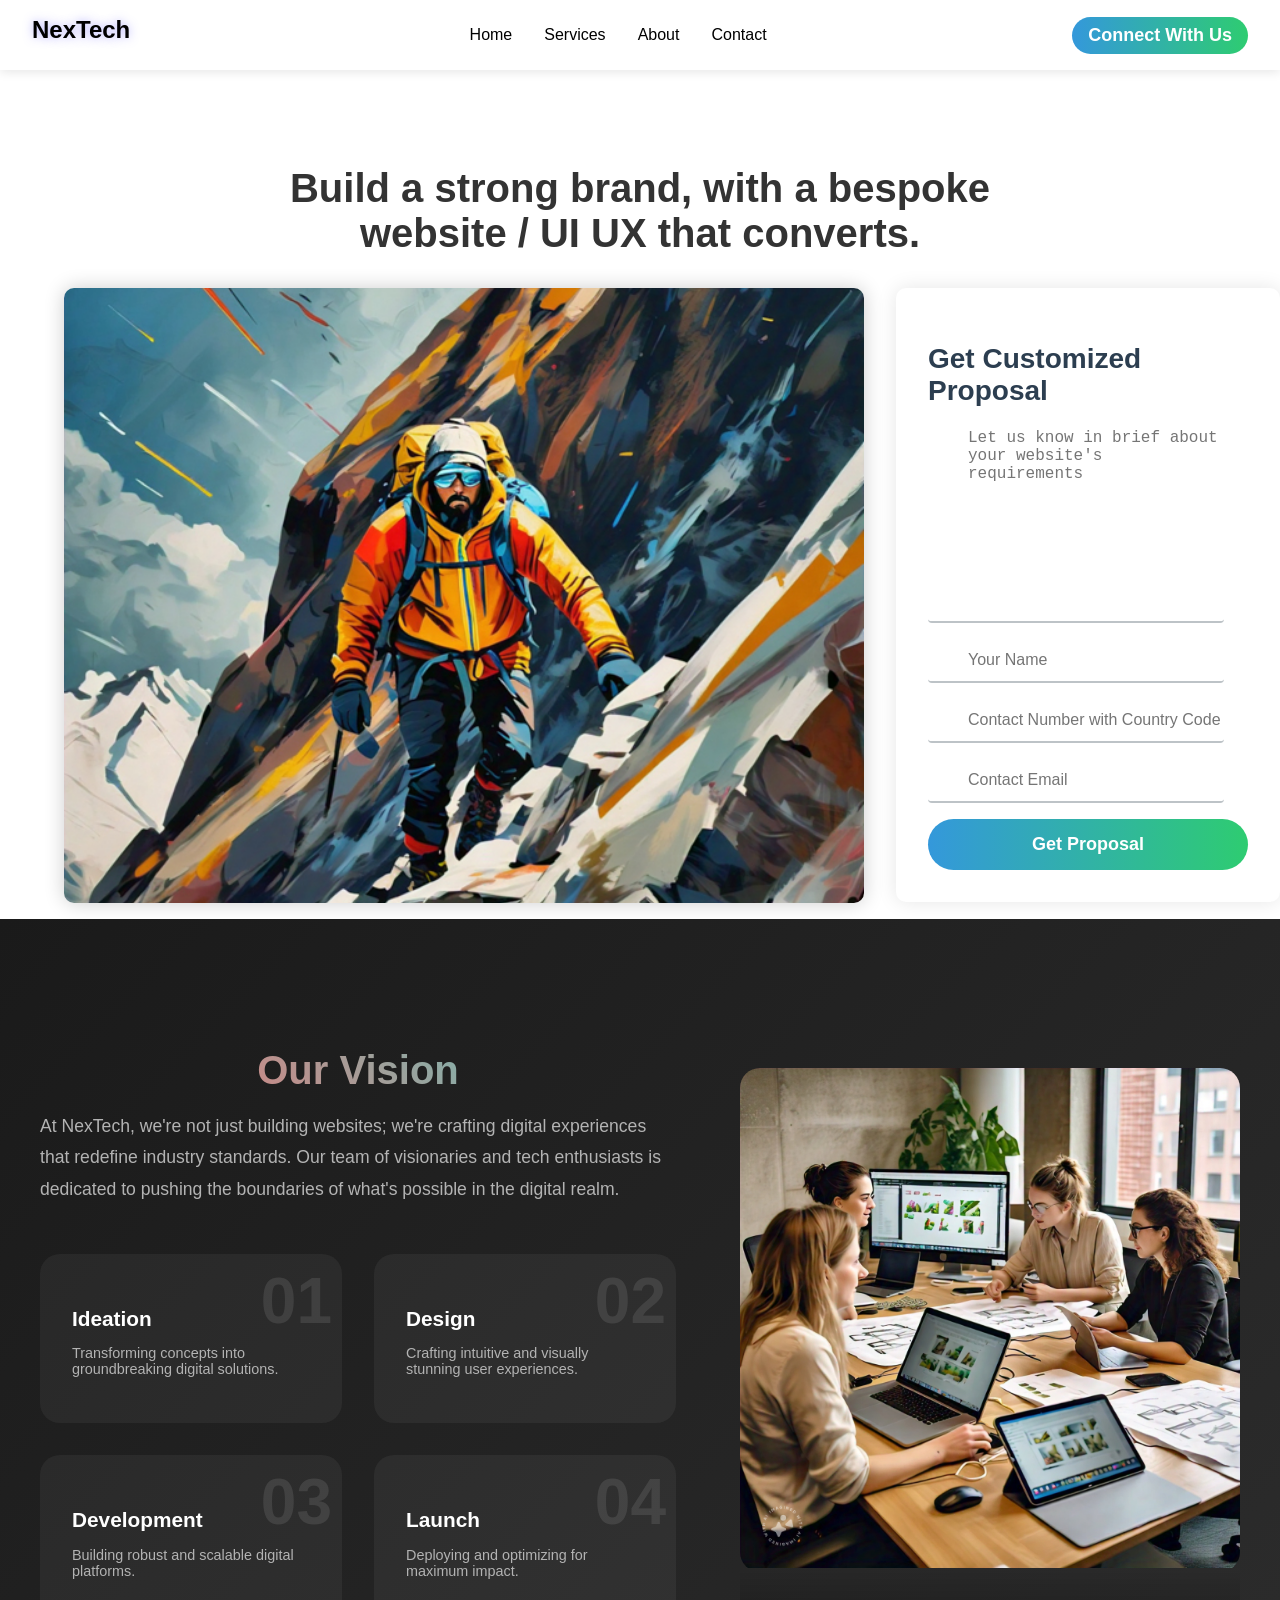
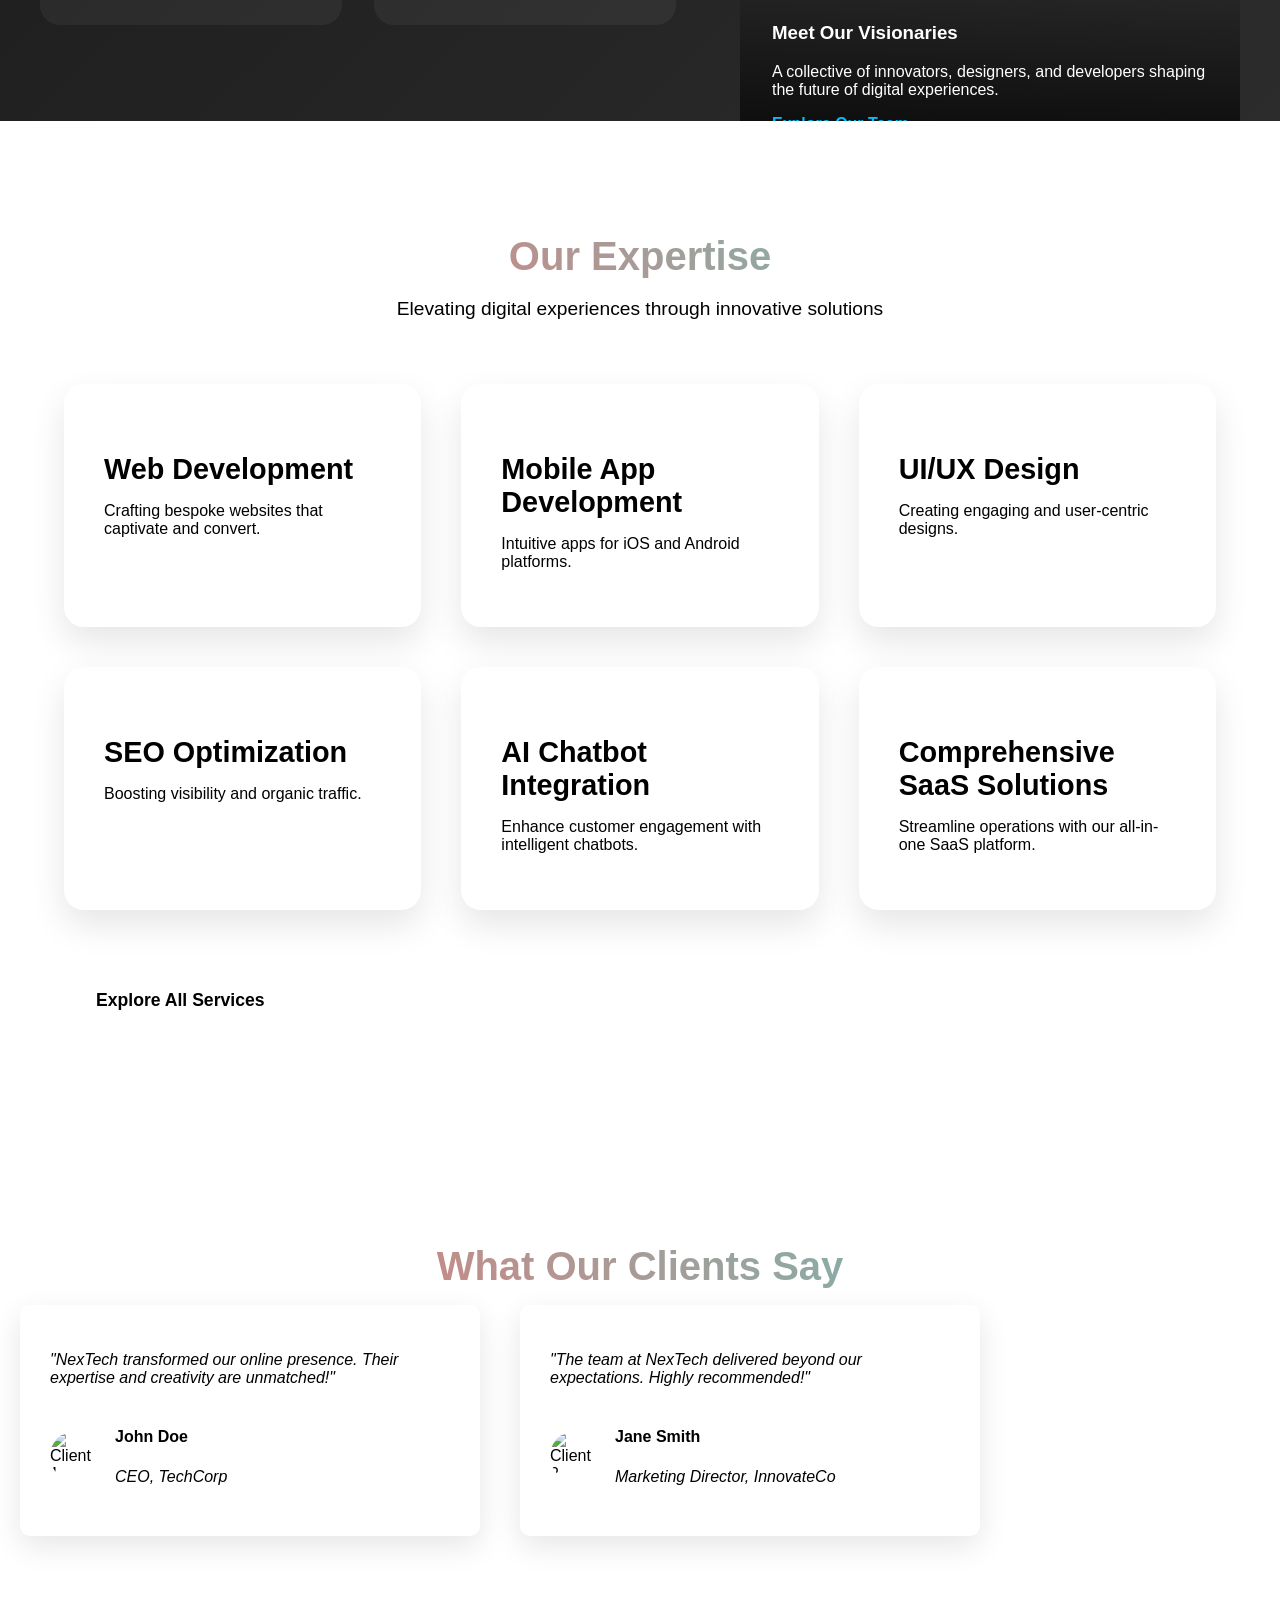
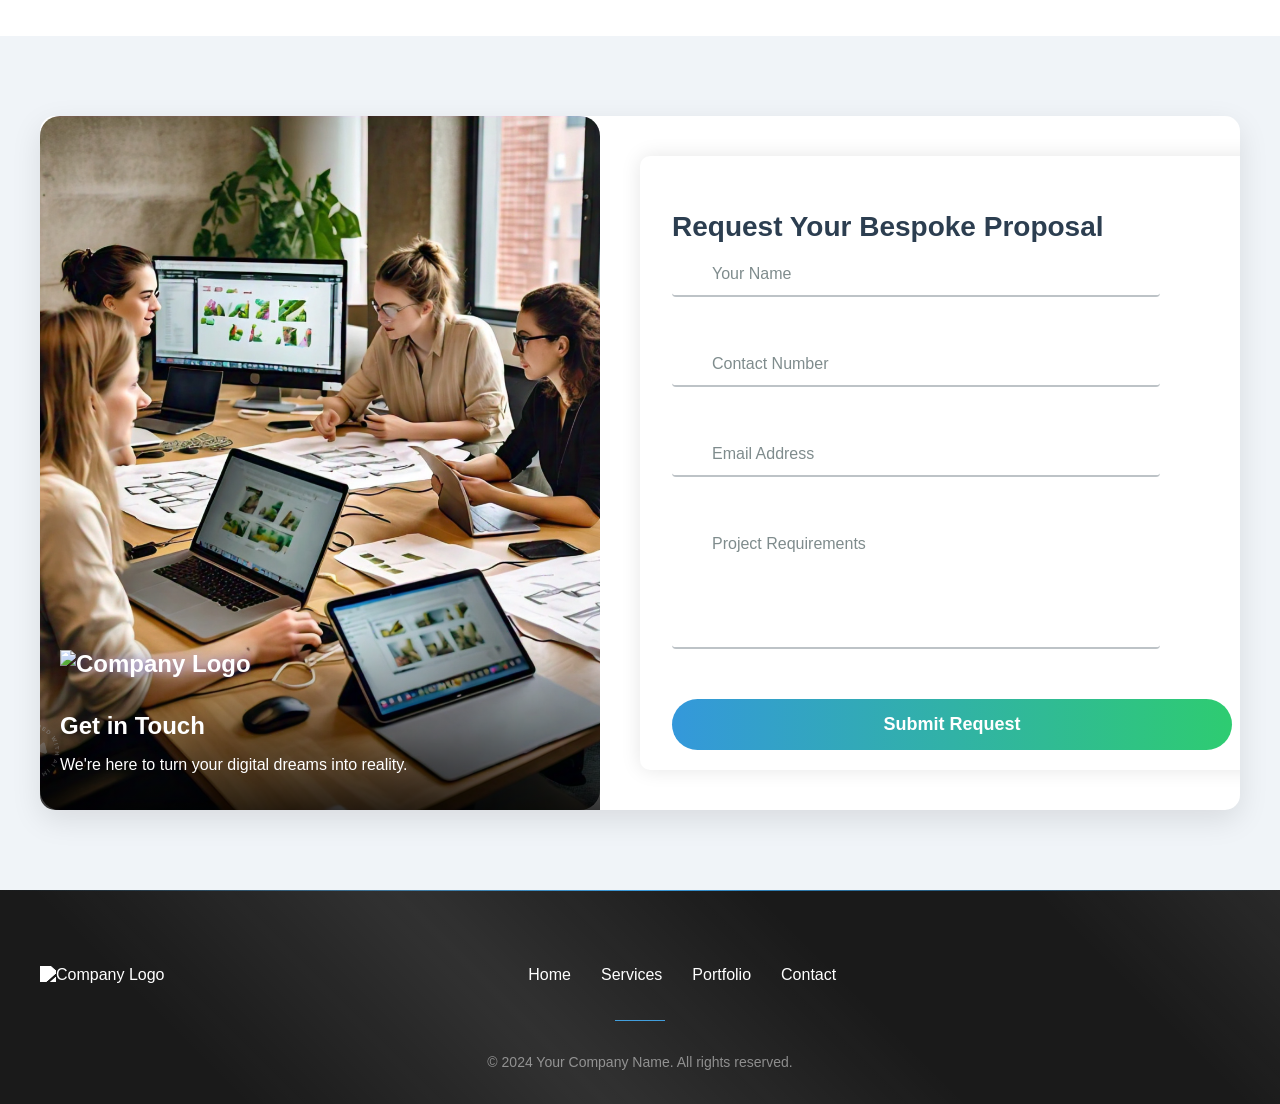
==== commit 9e81c30b: "Commit 4" ====
--- a/index.html
+++ b/index.html
@@ -167,6 +167,18 @@
                         <p>24/7 support. Personalized interactions. Seamless integration.</p>
                     </div>
                 </div>
+                <div class="service-card" data-service="saas">
+                    <div class="service-content">
+                        <div class="service-icon">
+                            <i class="fas fa-cloud"></i>
+                        </div>
+                        <h3>Comprehensive SaaS Solutions</h3>
+                        <p class="service-description">Streamline operations with our all-in-one SaaS platform.</p>
+                    </div>
+                    <div class="service-hover">
+                        <p>Scalable infrastructure. Real-time analytics. Seamless integrations.</p>
+                    </div>
+                </div>
             </div>
             <a href="all-services.html" class="view-all-button">
                 Explore All Services
--- a/styles.css
+++ b/styles.css
@@ -1201,6 +1201,7 @@
 
 .nav-links:hover{
     transform: translateY(-3px);
-    opacity: 1;
-}
-
+
+    
+}
+
